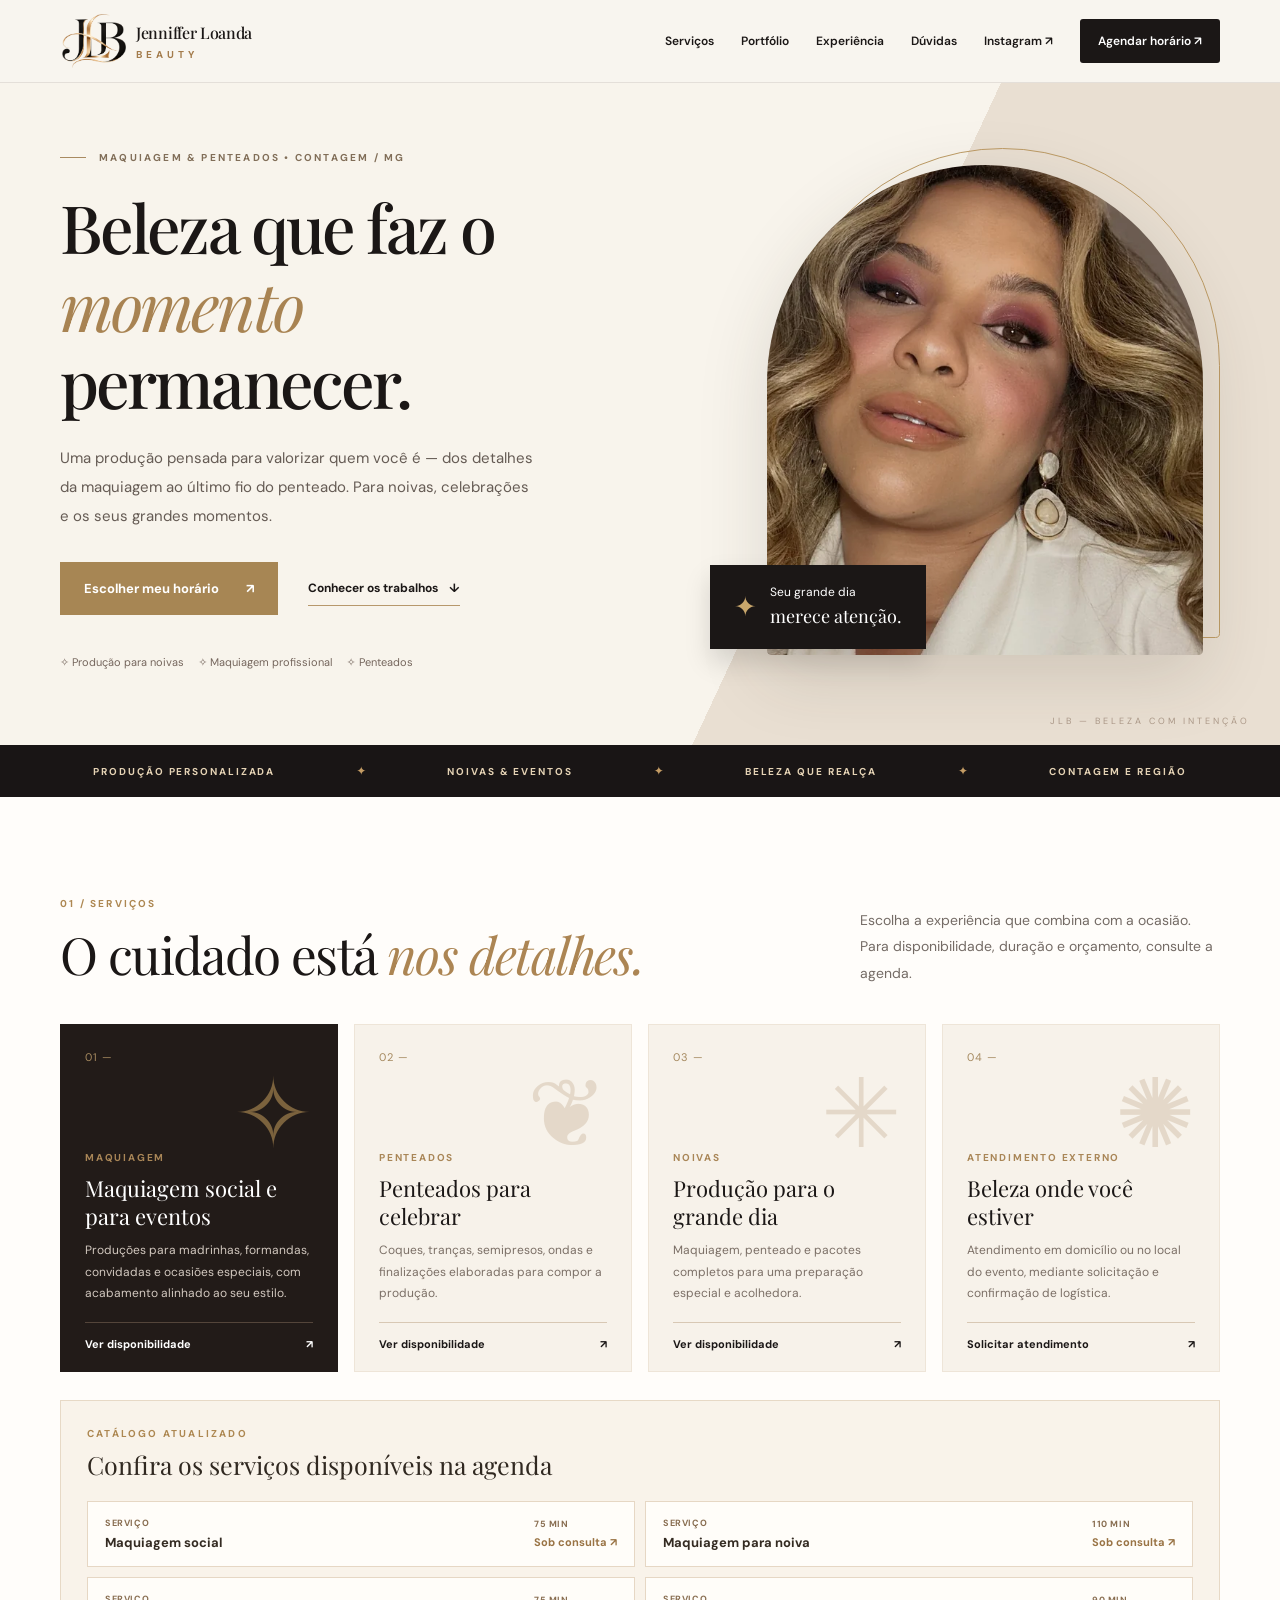
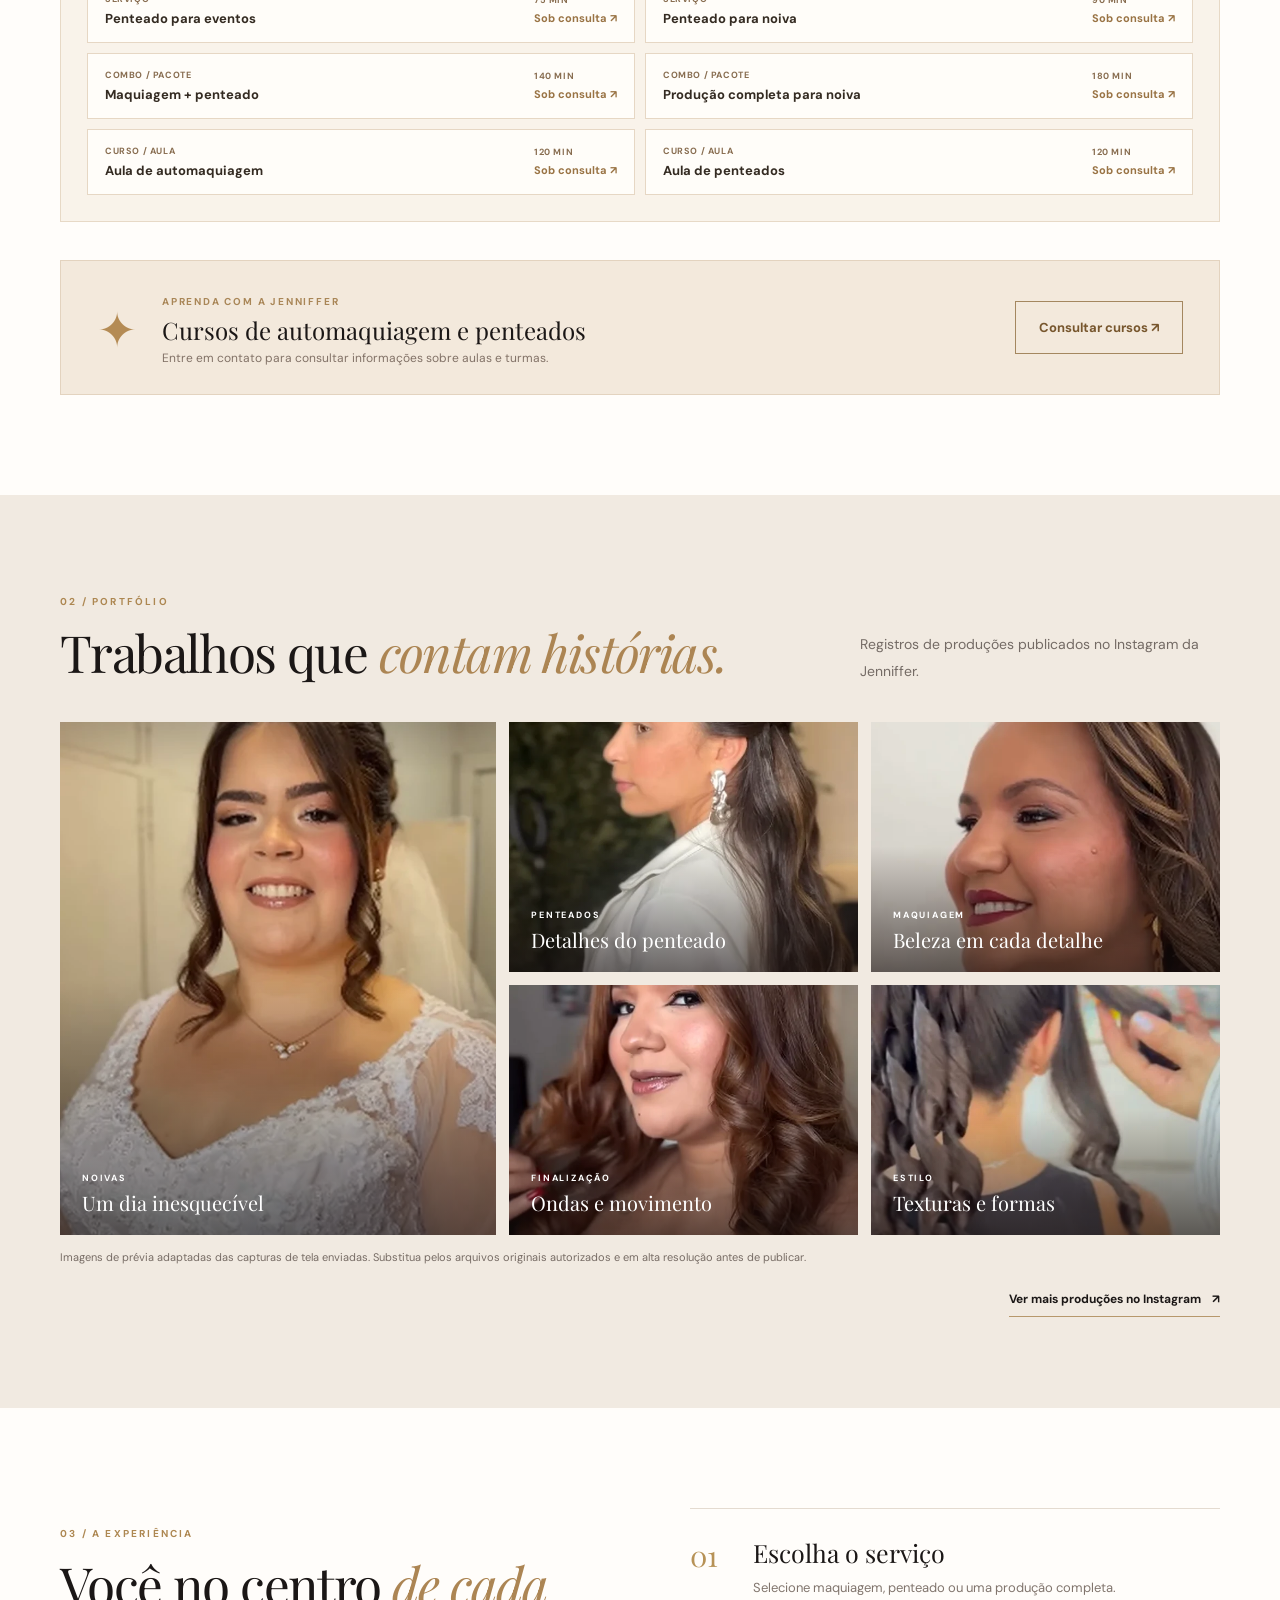
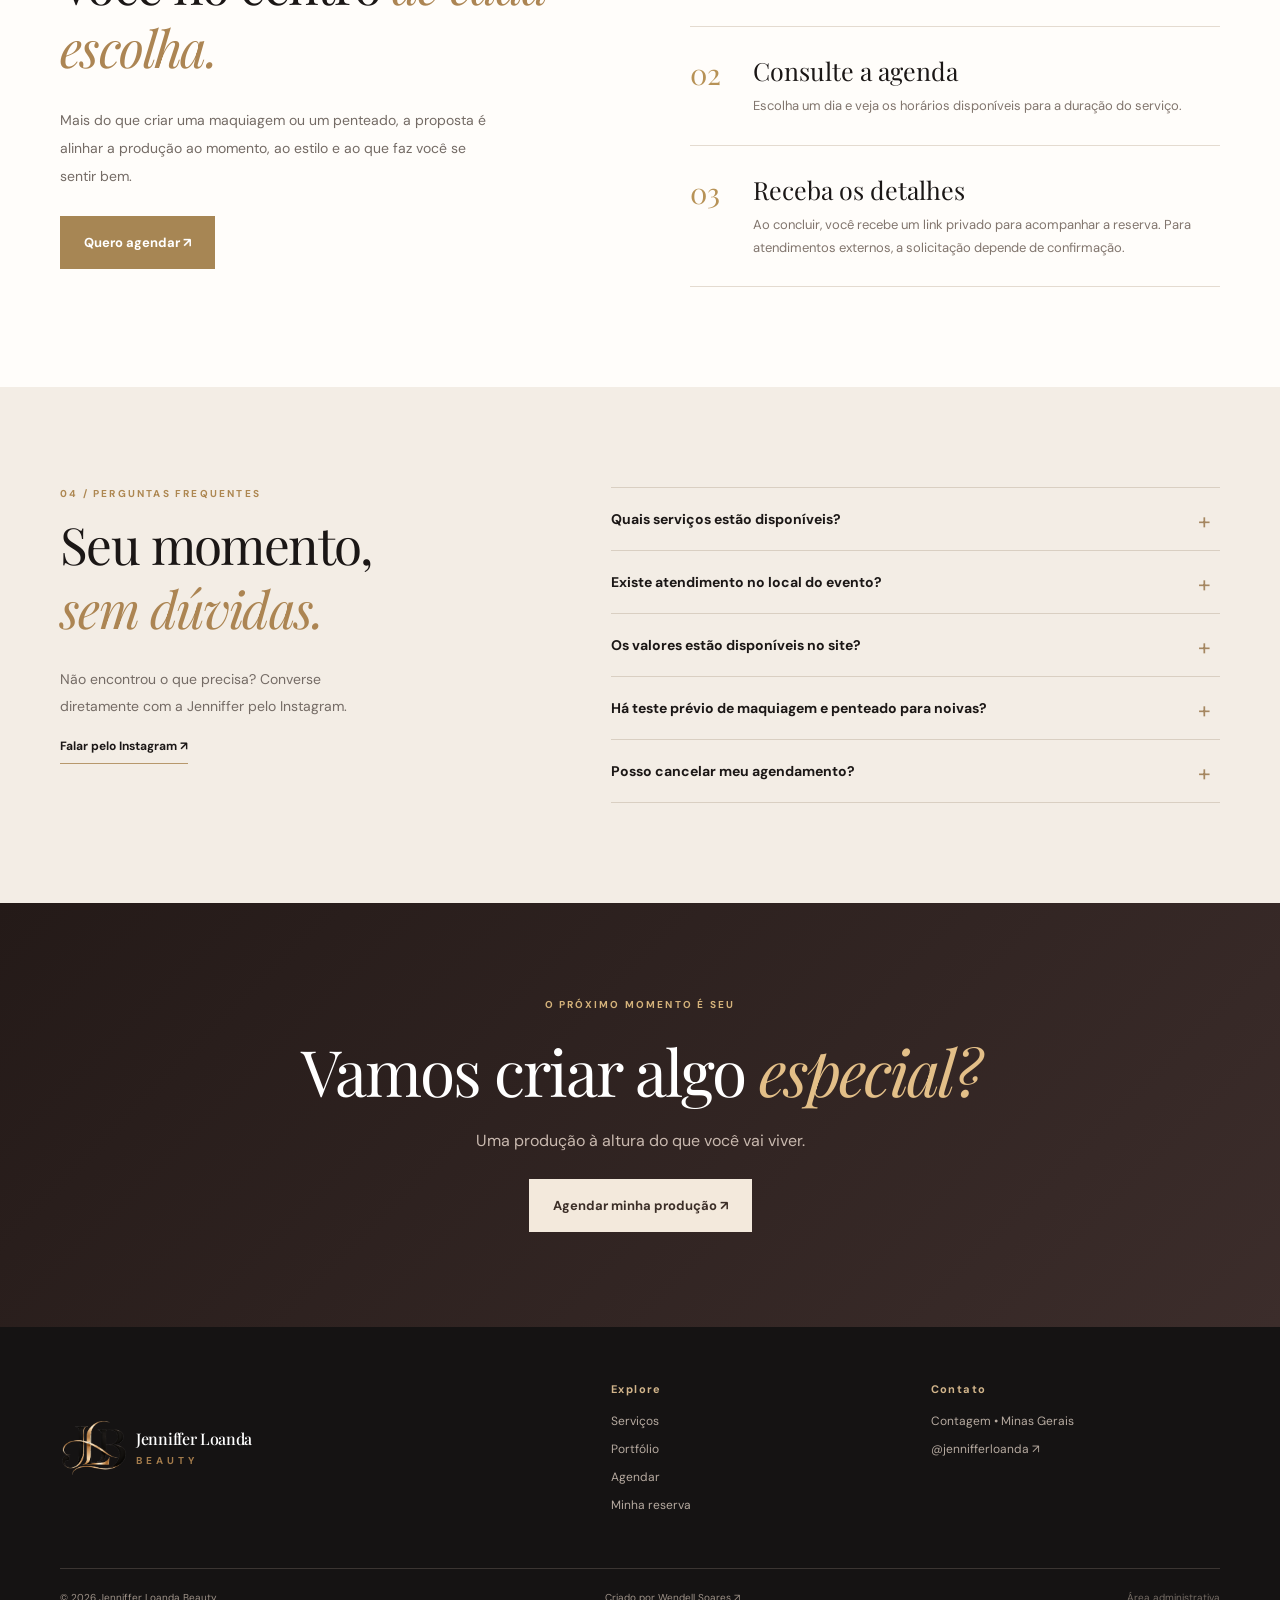
==== index.html @ 0d405745 "Add files via upload" ====
<!doctype html>
<html lang="pt-BR">
<head>
<meta charset="utf-8"><meta name="viewport" content="width=device-width,initial-scale=1">
<meta name="theme-color" content="#171416"><meta name="color-scheme" content="light">
<title>Jenniffer Loanda Beauty | Maquiagem e penteados em Contagem, MG</title>
<meta name="description" content="Maquiagem profissional, produção para noivas e penteados especiais em Contagem, MG. Conheça os trabalhos de Jenniffer Loanda Beauty e solicite seu agendamento online.">
<meta property="og:type" content="website"><meta property="og:title" content="Jenniffer Loanda Beauty | Sua beleza, seu momento"><meta property="og:description" content="Maquiagem, penteados, produções para noivas e eventos em Contagem, Minas Gerais."><meta property="og:image" content="assets/og-jenniffer.jpg">
<link rel="icon" href="assets/favicon.png" type="image/png"><link rel="preconnect" href="https://fonts.googleapis.com"><link rel="preconnect" href="https://fonts.gstatic.com" crossorigin>
<link href="https://fonts.googleapis.com/css2?family=DM+Sans:wght@400;500;600;700&family=Playfair+Display:ital,wght@0,400;0,500;0,600;1,400;1,500&display=swap" rel="stylesheet">
<link rel="stylesheet" href="style.css"><script src="config.js" defer></script><script src="shared.js" defer></script><script src="catalog-public.js" defer></script>
<script type="application/ld+json">{"@context":"https://schema.org","@type":"BeautySalon","name":"Jenniffer Loanda Beauty","description":"Maquiagem profissional e penteados para noivas e eventos","address":{"@type":"PostalAddress","addressLocality":"Contagem","addressRegion":"MG","addressCountry":"BR"},"sameAs":["https://www.instagram.com/jennifferloanda/"],"hasOfferCatalog":{"@type":"OfferCatalog","name":"Serviços de beleza","itemListElement":[{"@type":"OfferCatalog","name":"Maquiagem profissional"},{"@type":"OfferCatalog","name":"Penteados para eventos"},{"@type":"OfferCatalog","name":"Produção de noivas"}]}}</script>
</head>
<body>
<a class="skip-link" href="#conteudo">Pular para conteúdo</a>
<header class="header" id="inicio"><div class="container head-inner"><a class="identity" href="index.html" aria-label="Jenniffer Loanda Beauty — início"><img src="assets/logo-jlb.png" width="67" height="55" alt="Monograma JLB preto e dourado"><span><strong>Jenniffer Loanda</strong><small>BEAUTY</small></span></a><button class="menu-toggle" type="button" aria-label="Abrir menu" aria-expanded="false" aria-controls="mainNav">☰</button><nav id="mainNav" class="nav" aria-label="Navegação principal"><a href="#servicos">Serviços</a><a href="#portfolio">Portfólio</a><a href="#experiencia">Experiência</a><a href="#duvidas">Dúvidas</a><a href="https://www.instagram.com/jennifferloanda/" rel="noopener noreferrer" target="_blank">Instagram ↗</a><a class="nav-cta" href="agendar.html">Agendar horário <span>↗</span></a></nav></div></header>
<main id="conteudo">
<section class="hero"><div class="container hero-grid"><div class="hero-copy"><div class="eyebrow"><span class="eyebrow-line"></span> MAQUIAGEM & PENTEADOS • CONTAGEM / MG</div><h1>Beleza que faz o <em>momento</em> permanecer.</h1><p>Uma produção pensada para valorizar quem você é — dos detalhes da maquiagem ao último fio do penteado. Para noivas, celebrações e os seus grandes momentos.</p><div class="hero-actions"><a class="btn btn-gold" href="agendar.html">Escolher meu horário <span>↗</span></a><a class="text-link" href="#portfolio">Conhecer os trabalhos <span>↓</span></a></div><div class="hero-meta"><span>✧ Produção para noivas</span><span>✧ Maquiagem profissional</span><span>✧ Penteados</span></div></div><div class="hero-visual"><div class="hero-photo"><img src="assets/hero-jenniffer.webp" srcset="assets/hero-jenniffer-600.webp 600w, assets/hero-jenniffer.webp 1000w" sizes="(max-width: 780px) min(100vw - 30px, 450px), 470px" alt="Maquiagem em tons rosados e cabelo ondulado em produção de beleza" width="1000" height="1333" fetchpriority="high" decoding="async"></div><div class="hero-tag"><span class="mini-star">✦</span><span>Seu grande dia<br><strong>merece atenção.</strong></span></div><div class="hero-outline"></div></div></div><div class="hero-index">JLB <span>—</span> BELEZA COM INTENÇÃO</div></section>
<section class="intro-strip" aria-label="Especialidades"><div class="container strip-inner"><span>PRODUÇÃO PERSONALIZADA</span><i>✦</i><span>NOIVAS & EVENTOS</span><i>✦</i><span>BELEZA QUE REALÇA</span><i>✦</i><span>CONTAGEM E REGIÃO</span></div></section>
<section class="section services" id="servicos"><div class="container"><div class="section-head"><div><div class="eyebrow gold">01 / SERVIÇOS</div><h2>O cuidado está <em>nos detalhes.</em></h2></div><p>Escolha a experiência que combina com a ocasião. Para disponibilidade, duração e orçamento, consulte a agenda.</p></div><div class="service-grid"><article class="service-card feature"><div class="service-number">01 —</div><div class="service-art" aria-hidden="true">✧</div><div class="service-body"><p class="kicker">MAQUIAGEM</p><h3>Maquiagem social e para eventos</h3><p>Produções para madrinhas, formandas, convidadas e ocasiões especiais, com acabamento alinhado ao seu estilo.</p><a href="agendar.html?servico=maquiagem-social">Ver disponibilidade <span>↗</span></a></div></article><article class="service-card"><div class="service-number">02 —</div><div class="service-art" aria-hidden="true">❦</div><div class="service-body"><p class="kicker">PENTEADOS</p><h3>Penteados para celebrar</h3><p>Coques, tranças, semipresos, ondas e finalizações elaboradas para compor a produção.</p><a href="agendar.html?servico=penteado-social">Ver disponibilidade <span>↗</span></a></div></article><article class="service-card"><div class="service-number">03 —</div><div class="service-art" aria-hidden="true">✳</div><div class="service-body"><p class="kicker">NOIVAS</p><h3>Produção para o grande dia</h3><p>Maquiagem, penteado e pacotes completos para uma preparação especial e acolhedora.</p><a href="agendar.html?servico=producao-noiva">Ver disponibilidade <span>↗</span></a></div></article><article class="service-card"><div class="service-number">04 —</div><div class="service-art" aria-hidden="true">✺</div><div class="service-body"><p class="kicker">ATENDIMENTO EXTERNO</p><h3>Beleza onde você estiver</h3><p>Atendimento em domicílio ou no local do evento, mediante solicitação e confirmação de logística.</p><a href="agendar.html?modalidade=externo">Solicitar atendimento <span>↗</span></a></div></article></div><div id="liveCatalog" class="live-catalog" hidden><div class="eyebrow gold">CATÁLOGO ATUALIZADO</div><h3>Confira os serviços disponíveis na agenda</h3><div id="liveCatalogItems" class="live-catalog-items"></div></div><div class="course-banner"><span class="course-symbol">✦</span><div><span class="kicker">APRENDA COM A JENNIFFER</span><h3>Cursos de automaquiagem e penteados</h3><p>Entre em contato para consultar informações sobre aulas e turmas.</p></div><a class="btn btn-outline" href="https://www.instagram.com/jennifferloanda/" target="_blank" rel="noopener noreferrer">Consultar cursos ↗</a></div></div></section>
<section class="section portfolio" id="portfolio"><div class="container"><div class="section-head"><div><div class="eyebrow gold">02 / PORTFÓLIO</div><h2>Trabalhos que <em>contam histórias.</em></h2></div><p>Registros de produções publicados no Instagram da Jenniffer.</p></div><div class="portfolio-grid"><figure class="port-item big"><img loading="lazy" src="assets/noiva.webp" alt="Produção para noiva com maquiagem delicada"><figcaption><span>NOIVAS</span><strong>Um dia inesquecível</strong></figcaption></figure><figure class="port-item"><img loading="lazy" src="assets/penteado.webp" alt="Penteado com cabelo preso e acabamento elaborado"><figcaption><span>PENTEADOS</span><strong>Detalhes do penteado</strong></figcaption></figure><figure class="port-item"><img loading="lazy" src="assets/maquiagem.webp" alt="Maquiagem profissional para evento"><figcaption><span>MAQUIAGEM</span><strong>Beleza em cada detalhe</strong></figcaption></figure><figure class="port-item"><img loading="lazy" src="assets/ondas.webp" alt="Cabelos soltos e ondas modeladas"><figcaption><span>FINALIZAÇÃO</span><strong>Ondas e movimento</strong></figcaption></figure><figure class="port-item"><img loading="lazy" src="assets/trancas.webp" alt="Tranças e penteado elaborado"><figcaption><span>ESTILO</span><strong>Texturas e formas</strong></figcaption></figure></div><p class="media-disclaimer">Imagens de prévia adaptadas das capturas de tela enviadas. Substitua pelos arquivos originais autorizados e em alta resolução antes de publicar.</p><div class="portfolio-cta"><a class="text-link" href="https://www.instagram.com/jennifferloanda/" rel="noopener noreferrer" target="_blank">Ver mais produções no Instagram <span>↗</span></a></div></div></section>
<section class="section experience" id="experiencia"><div class="container experience-grid"><div class="experience-side"><div class="eyebrow gold">03 / A EXPERIÊNCIA</div><h2>Você no centro <em>de cada escolha.</em></h2><p>Mais do que criar uma maquiagem ou um penteado, a proposta é alinhar a produção ao momento, ao estilo e ao que faz você se sentir bem.</p><a class="btn btn-gold" href="agendar.html">Quero agendar ↗</a></div><div class="experience-steps"><div><span>01</span><h3>Escolha o serviço</h3><p>Selecione maquiagem, penteado ou uma produção completa.</p></div><div><span>02</span><h3>Consulte a agenda</h3><p>Escolha um dia e veja os horários disponíveis para a duração do serviço.</p></div><div><span>03</span><h3>Receba os detalhes</h3><p>Ao concluir, você recebe um link privado para acompanhar a reserva. Para atendimentos externos, a solicitação depende de confirmação.</p></div></div></div></section>
<section class="section faq" id="duvidas"><div class="container faq-grid"><div><div class="eyebrow gold">04 / PERGUNTAS FREQUENTES</div><h2>Seu momento,<br><em>sem dúvidas.</em></h2><p>Não encontrou o que precisa? Converse diretamente com a Jenniffer pelo Instagram.</p><a class="text-link" href="https://www.instagram.com/jennifferloanda/" target="_blank" rel="noopener noreferrer">Falar pelo Instagram ↗</a></div><div class="faq-list"><details><summary>Quais serviços estão disponíveis?</summary><p>Maquiagem para noivas e eventos, penteados, pacotes de maquiagem e penteado, atendimento externo e cursos de automaquiagem e penteados.</p></details><details><summary>Existe atendimento no local do evento?</summary><p>Sim. Selecione “Atendimento externo” na agenda e informe a localidade. A solicitação fica sujeita à confirmação de disponibilidade e logística.</p></details><details><summary>Os valores estão disponíveis no site?</summary><p>Os serviços com preços definidos mostram os valores na agenda. Para os demais, o orçamento continua sob consulta.</p></details><details><summary>Há teste prévio de maquiagem e penteado para noivas?</summary><p>Não. Esse serviço não faz parte do catálogo informado.</p></details><details><summary>Posso cancelar meu agendamento?</summary><p>O sistema disponibiliza um link privado para consultar ou solicitar o cancelamento antes do horário marcado, conforme as condições exibidas na reserva.</p></details></div></div></section>
<section class="end-cta"><div class="container end-inner"><div class="eyebrow">O PRÓXIMO MOMENTO É SEU</div><h2>Vamos criar algo <em>especial?</em></h2><p>Uma produção à altura do que você vai viver.</p><a class="btn btn-light" href="agendar.html">Agendar minha produção ↗</a></div></section>
</main>
<footer class="footer"><div class="container footer-grid"><a class="identity foot-brand" href="index.html"><img src="assets/logo-jlb.png" alt="JLB" width="70" height="60"><span><strong>Jenniffer Loanda</strong><small>BEAUTY</small></span></a><div><b>Explore</b><a href="#servicos">Serviços</a><a href="#portfolio">Portfólio</a><a href="agendar.html">Agendar</a><a href="minha-reserva.html">Minha reserva</a></div><div><b>Contato</b><span>Contagem • Minas Gerais</span><a href="https://www.instagram.com/jennifferloanda/" target="_blank" rel="noopener noreferrer">@jennifferloanda ↗</a></div></div><div class="container footer-bottom"><span>© <span data-year>2026</span> Jenniffer Loanda Beauty</span><span>Criado por <a href="https://wendellsoares.jor.br" target="_blank" rel="noopener noreferrer">Wendell Soares ↗</a></span><a href="admin.html" class="subtle-link">Área administrativa</a></div></footer>
</body></html>
---- style.css ----
:root{--ink:#1b1716;--black:#121011;--wine:#42302d;--gold:#b79256;--gold2:#dbbb84;--paper:#f8f5ef;--cream:#f1e9df;--white:#fff;--muted:#746b65;--line:#e4dbd0;--radius:16px;--serif:'Playfair Display',Georgia,serif;--sans:'DM Sans',system-ui,sans-serif}
*{box-sizing:border-box}html{scroll-behavior:smooth;scroll-padding-top:100px}body{margin:0;font-family:var(--sans);background:var(--paper);color:var(--ink);-webkit-font-smoothing:antialiased}a{color:inherit;text-decoration:none}button,input,select,textarea{font:inherit}button{cursor:pointer}button:disabled{cursor:not-allowed;opacity:.45}img{max-width:100%;display:block}h1,h2,h3,p{margin-top:0}h1,h2,h3{font-weight:500}em{font-family:var(--serif);font-weight:400}::selection{background:#ddc69f;color:#171416}.skip-link{position:absolute;left:-999px;top:8px;padding:12px;background:white;z-index:999}.skip-link:focus{left:12px}.container{width:min(1160px,calc(100% - 44px));margin:auto}.header{background:rgba(248,245,239,.97);position:sticky;top:0;z-index:50;border-bottom:1px solid rgba(70,50,43,.11);backdrop-filter:blur(14px)}.head-inner{display:flex;align-items:center;justify-content:space-between;min-height:82px;gap:20px}.identity{display:flex;align-items:center;gap:8px;flex-shrink:0}.identity img{object-fit:contain;width:68px;height:54px}.identity span{display:flex;flex-direction:column;gap:5px}.identity strong{font:500 16px var(--serif);letter-spacing:-.3px}.identity small{font:700 10px var(--sans);letter-spacing:4px;color:#a37b4b}.nav{display:flex;align-items:center;gap:27px}.nav>a:not(.nav-cta){font-size:12px;font-weight:600;transition:color .2s}.nav>a:not(.nav-cta):hover{color:var(--gold)}.nav-cta{font:600 12px var(--sans);padding:14px 18px;background:var(--ink);color:var(--white);border-radius:3px;transition:background .2s}.nav-cta:hover{background:#4b3b32}.menu-toggle{display:none;background:none;border:1px solid var(--line);border-radius:8px;font-size:23px;padding:5px 12px}.hero{background:linear-gradient(115deg,#f8f4ec 0%,#f8f4ec 63%,#e9dfd2 63%);position:relative;overflow:hidden}.hero-grid{display:grid;grid-template-columns:1.07fr .93fr;gap:55px;align-items:center;min-height:630px;padding:65px 0 73px}.hero-copy{position:relative;z-index:1}.eyebrow{font-size:10px;font-weight:700;letter-spacing:2.2px;color:#816e58;display:flex;align-items:center;gap:13px}.eyebrow-line{width:26px;height:1px;background:#a88a61}.eyebrow.gold{color:#ad8751}.hero h1{font-family:var(--serif);font-size:clamp(47px,5.2vw,77px);line-height:1.16;letter-spacing:-2.9px;max-width:650px;margin:24px 0}.hero h1 em{color:#a88352}.hero-copy>p{max-width:480px;line-height:1.95;color:#655b54;font-size:15px}.hero-actions{display:flex;align-items:center;gap:30px;margin:30px 0 40px}.btn{display:inline-flex;gap:27px;align-items:center;justify-content:center;min-height:53px;padding:15px 23px;text-transform:none;font-size:13px;font-weight:700;border:1px solid transparent;transition:transform .2s,background .2s}.btn:hover{transform:translateY(-2px)}.btn-gold{background:#a78654;color:white}.btn-gold:hover{background:#8b6a3f}.text-link{border-bottom:1px solid #b7986c;padding:9px 0;font-weight:700;font-size:12px}.text-link span{margin-left:8px}.hero-meta{display:flex;flex-wrap:wrap;gap:14px;color:#75665d;font-size:11px}.hero-visual{position:relative;justify-self:end;width:100%;max-width:470px;padding:17px}.hero-photo{height:490px;border-radius:240px 240px 5px 5px;overflow:hidden;box-shadow:0 20px 70px #382d2426;position:relative;z-index:1}.hero-photo img{width:100%;height:100%;object-fit:cover;object-position:center 35%}.hero-outline{position:absolute;inset:0 0 34px 35px;border:1px solid #bd9b65;border-radius:240px 240px 5px 5px}.hero-tag{position:absolute;bottom:23px;left:-40px;z-index:2;background:var(--ink);color:white;padding:18px 24px;display:flex;gap:13px;align-items:center;box-shadow:0 13px 25px #0002;font:12px/1.6 var(--sans)}.hero-tag strong{font-family:var(--serif);font-size:18px;font-weight:400}.mini-star{font-size:27px;color:#c9a76c}.hero-index{position:absolute;right:30px;bottom:18px;color:#ac9988;letter-spacing:3px;font-size:9px}.intro-strip{background:#191515;color:#e5d3b5}.strip-inner{display:flex;align-items:center;justify-content:space-around;padding:18px 0;gap:14px}.strip-inner span{font-size:10px;letter-spacing:1.9px;font-weight:700}.strip-inner i{font-style:normal;color:#c59d65;font-size:12px}.section{padding:100px 0}.section-head{display:flex;justify-content:space-between;align-items:end;gap:40px;margin-bottom:38px}.section h2{font:400 clamp(34px,4vw,55px)/1.24 var(--serif);letter-spacing:-1.6px;margin:13px 0 0}.section h2 em{color:#ac8553}.section-head>p{max-width:360px;color:var(--muted);line-height:1.9;font-size:14px;margin:0}.services{background:#fffdfa}.service-grid{display:grid;grid-template-columns:repeat(4,1fr);gap:16px}.service-card{display:flex;min-height:325px;flex-direction:column;background:#f7f2ea;padding:25px 24px 20px;position:relative;overflow:hidden;border:1px solid #eee5d8;transition:transform .25s,box-shadow .25s}.service-card:hover{transform:translateY(-5px);box-shadow:0 14px 35px #32231b13}.service-card.feature{background:#221b18;color:#fff;border-color:#221b18}.service-number{font-size:11px;letter-spacing:1px;color:#a5895f}.service-art{font:96px var(--serif);color:#d8c8b4;text-align:right;line-height:.9;opacity:.6;min-height:82px}.feature .service-art{color:#b79256}.service-body{margin-top:auto}.kicker{font-size:10px;color:#a98657;letter-spacing:1.8px;font-weight:700}.service-card h3{font:400 22px/1.3 var(--serif);margin:9px 0}.service-card p:not(.kicker){font-size:12px;line-height:1.8;color:#7b6f66}.service-card.feature p:not(.kicker){color:#d2c8bf}.service-card a{display:flex;justify-content:space-between;border-top:1px solid #d8c8b4;margin-top:17px;padding-top:14px;font-size:11px;font-weight:700}.feature a{border-color:#54453a}.service-card a:hover{color:#bc945a}.course-banner{background:#f3e9dc;border:1px solid #e3d3bf;padding:28px 36px;display:flex;align-items:center;gap:25px;margin-top:17px}.course-banner .course-symbol{color:#b48b54;font:48px var(--serif)}.course-banner>div{flex:1}.course-banner h3{font:400 24px var(--serif);margin:4px 0}.course-banner p:not(.kicker){margin:0;font-size:12px;color:#827267}.btn-outline{border-color:#a4875f;color:#77562d;white-space:nowrap}.portfolio{background:#f1eae1}.portfolio-grid{display:grid;grid-template-columns:1.25fr 1fr 1fr;grid-template-rows:250px 250px;gap:13px}.port-item{margin:0;position:relative;overflow:hidden;background:#e1d3c4}.port-item.big{grid-row:span 2}.port-item img{width:100%;height:100%;object-fit:cover;transition:transform .5s}.port-item:hover img{transform:scale(1.04)}.port-item:after{content:"";position:absolute;inset:50% 0 0;background:linear-gradient(transparent,#150e0c9c)}.port-item figcaption{position:absolute;z-index:1;left:22px;bottom:19px;color:white;display:flex;flex-direction:column;gap:5px}.port-item figcaption span{font-size:9px;letter-spacing:1.8px;font-weight:700}.port-item figcaption strong{font:400 20px var(--serif)}.media-disclaimer{margin:14px 0 0;color:#776c65;font-size:11px;line-height:1.6}.portfolio-cta{text-align:right;margin-top:20px}.experience{background:#fffdfa}.experience-grid{display:grid;grid-template-columns:1fr 1fr;gap:100px;align-items:center}.experience-side p{font-size:14px;color:var(--muted);line-height:2;max-width:440px;margin:26px 0}.experience-steps{border-top:1px solid var(--line)}.experience-steps>div{display:grid;grid-template-columns:55px 1fr;column-gap:8px;border-bottom:1px solid var(--line);padding:27px 0}.experience-steps span{grid-row:span 2;font:400 29px var(--serif);color:var(--gold)}.experience-steps h3{font:400 25px var(--serif);margin-bottom:7px}.experience-steps p{font-size:13px;color:#81756d;line-height:1.8;margin:0}.faq{background:#f3ede5}.faq-grid{display:grid;grid-template-columns:.85fr 1.15fr;gap:100px}.faq-grid>div>p{color:var(--muted);line-height:1.9;font-size:14px;margin-top:26px;max-width:340px}.faq-list{border-top:1px solid #d9cfc2}.faq-list details{border-bottom:1px solid #d9cfc2;padding:22px 0}.faq-list summary{cursor:pointer;font-size:14px;font-weight:700;position:relative;padding-right:35px;list-style:none}.faq-list summary::-webkit-details-marker{display:none}.faq-list summary:after{content:'+';position:absolute;right:9px;font-weight:400;font-size:23px;top:-4px;color:#a58761}.faq-list details[open] summary:after{content:'−'}.faq-list p{color:var(--muted);font-size:13px;line-height:1.9;margin:18px 20px 0 0}.end-cta{background:linear-gradient(135deg,#241a18,#3c2d2b);color:white;text-align:center;padding:95px 0}.end-cta .eyebrow{justify-content:center;color:#d5b37b}.end-cta h2{font:400 clamp(40px,5vw,72px) var(--serif);letter-spacing:-2px;margin:17px 0}.end-cta h2 em{color:#e3bf88}.end-cta p{color:#c9b9af;margin-bottom:28px}.btn-light{background:#f3e9dc;color:#3b2e27}.footer{background:#151313;color:#e6ddd5;padding:55px 0 20px}.footer-grid{display:grid;grid-template-columns:1.8fr 1fr 1fr;gap:30px;padding-bottom:55px}.foot-brand strong{color:white}.footer-grid>div{display:flex;flex-direction:column;gap:12px;font-size:12px;color:#b6aaa0}.footer-grid b{font-size:11px;letter-spacing:1.4px;color:#d2b58b;margin-bottom:5px}.footer-grid a:hover,.footer-bottom a:hover{color:#dbc096}.footer-bottom{display:flex;gap:25px;justify-content:space-between;flex-wrap:wrap;border-top:1px solid #3b3532;padding-top:22px;font-size:10px;color:#9f9389}.subtle-link{opacity:.7}
/* Agendamento & admin */
.app-hero{background:#211b1b;color:white;padding:58px 0 44px;position:relative;overflow:hidden}.app-hero:after{content:'✦';font-size:230px;color:#c6a77b11;position:absolute;right:5%;top:-85px}.app-hero .eyebrow{color:#d9b888}.app-hero h1{font:400 clamp(38px,4.5vw,57px)/1.15 var(--serif);letter-spacing:-1.3px;margin:16px 0}.app-hero h1 em{color:#d4b47a}.app-hero p{color:#c1b5ab;font-size:14px;line-height:1.8;margin:0;max-width:600px}.app-layout{display:grid;grid-template-columns:minmax(0,1fr) 310px;gap:28px;align-items:start;padding-top:48px;padding-bottom:100px}.booking-shell,.side-card,.admin-card{background:white;border:1px solid #e7ddd3;box-shadow:0 9px 34px #3425180b}.booking-shell{padding:32px}.steps{list-style:none;display:grid;grid-template-columns:repeat(4,1fr);gap:8px;margin:0 0 35px;padding:0}.steps li{border-top:2px solid #e6dfd7;padding:11px 0 0;color:#afa59d;display:flex;align-items:center;gap:8px;font-weight:700;letter-spacing:1px;font-size:10px}.steps li span{font:400 20px var(--serif)}.steps li.active{border-color:#ad8959;color:#755636}.steps li.done{border-color:#605146;color:#605146}.wizard-panel{display:none;animation:show .2s ease}.wizard-panel.active{display:block}@keyframes show{from{opacity:.2;transform:translateY(7px)}to{opacity:1;transform:none}}.form-kicker{font-size:10px;font-weight:700;color:#ab8753;letter-spacing:1.7px}.form-title{font:400 29px var(--serif);margin:12px 0 9px}.form-sub{font-size:13px;color:#84796f;line-height:1.7;margin-bottom:23px}.choice-grid{display:grid;grid-template-columns:1fr 1fr;gap:12px}.choice{display:flex;flex-direction:column;gap:9px;border:1px solid #e5d8ca;background:#fffaf3;text-align:left;padding:20px;min-height:121px;transition:border .2s,background .2s}.choice:hover,.choice.selected,.mode-choice.selected{border-color:#ac8958;background:#f4eadc}.choice span{font:400 18px/1.28 var(--serif)}.choice small{font-size:11px;line-height:1.5;color:#8c7e73}.choice .choice-bottom{display:flex;align-items:center;justify-content:space-between;margin-top:auto;font-size:10px;font-weight:700;color:#a38357}.choice .choice-tag{font-size:9px;letter-spacing:.7px;color:#a8895c}.mode-grid{display:grid;grid-template-columns:1fr 1fr;gap:12px}.mode-choice{border:1px solid #e5d8ca;background:#fffaf3;padding:22px;text-align:left;min-height:137px}.mode-choice .mode-icon{display:block;color:#aa8b5f;font-size:30px;margin-bottom:10px}.mode-choice strong{display:block;font:400 19px var(--serif);margin-bottom:7px}.mode-choice small{display:block;color:var(--muted);line-height:1.6}.date-header{display:flex;align-items:center;justify-content:space-between;gap:15px;margin:18px 0}.date-header strong{font:400 20px var(--serif);text-transform:capitalize}.date-arrows{display:flex;gap:7px}.date-arrows button{background:white;border:1px solid #dfd2c3;width:37px;height:36px}.days-strip{display:grid;grid-template-columns:repeat(7,1fr);gap:7px;margin-bottom:26px}.day-pill{display:flex;align-items:center;flex-direction:column;gap:10px;padding:13px 3px;background:#f7f1e8;border:1px solid transparent;color:#332e29}.day-pill small{font-size:9px;letter-spacing:1px}.day-pill strong{font:400 19px var(--serif)}.day-pill.selected{background:#2b211e;color:white;border-color:#2b211e}.day-pill:disabled{opacity:.28}.period-label{font-size:10px;font-weight:700;letter-spacing:1.8px;color:#ab8753;margin:16px 0 12px}.time-buttons{display:grid;grid-template-columns:repeat(5,1fr);gap:8px}.time-slot{background:#f9f5ef;border:1px solid #eaded2;padding:12px 5px;font-weight:600;font-size:12px}.time-slot.selected{background:#2b211e;color:white;border-color:#2b211e}.empty-note{padding:28px 15px;text-align:center;background:#faf6f0;border:1px dashed #ddcdb9;font-size:13px;color:#7b6f64;line-height:1.7}.wizard-actions{display:flex;justify-content:space-between;align-items:center;gap:15px;border-top:1px solid #eee5dc;margin-top:32px;padding-top:22px}.wizard-actions button{border:0}.back-btn{background:none;padding:10px;font-weight:700;color:#7c6a58}.next-btn{background:#2a211f;color:white;padding:15px 24px;min-width:180px;text-transform:uppercase;font-size:11px;letter-spacing:1px;font-weight:700}.next-btn:not(:disabled):hover{background:#986d42}.summary-rows{border:1px solid #e9ded2;padding:15px 23px;background:#faf7f2;margin-bottom:23px}.summary-row{padding:12px 0;display:flex;justify-content:space-between;gap:15px;border-bottom:1px solid #e9ded2;font-size:13px}.summary-row:last-child{border:0}.summary-row span{color:#85766a}.summary-row strong{text-align:right;color:#2d2722}.form-grid{display:grid;grid-template-columns:1fr 1fr;gap:16px}.field{display:flex;flex-direction:column;gap:7px;margin-bottom:16px}.field.full{grid-column:1/-1}.field label,.field>span{font-weight:700;font-size:11px;color:#66584d;letter-spacing:.4px}.field input,.field select,.field textarea{width:100%;border:1px solid #ded4c9;border-radius:0;padding:12px 14px;background:white;font-size:14px;color:#211b18}.field textarea{min-height:90px;resize:vertical}.field input:focus,.field textarea:focus,.field select:focus{outline:2px solid #b49161;outline-offset:1px}.consent{display:flex;gap:12px;align-items:flex-start;color:#796f66;font-size:12px;line-height:1.7}.consent input{margin-top:3px;accent-color:#a8895a}.notice{padding:13px 15px;border:1px solid #e1c8a8;background:#fff5e5;font-size:12px;color:#634e34;line-height:1.65;margin:16px 0}.notice.error{background:#fff0ed;border-color:#eab2aa;color:#8f3a2f}.notice.success{background:#f0f5ed;border-color:#b5d4a9;color:#466043}.notice[hidden],.wizard-actions[hidden],.form-extra[hidden]{display:none}.side-card{padding:26px;position:sticky;top:108px}.side-card .side-symbol{font:50px var(--serif);color:#ba955e}.side-card h3{font:400 27px var(--serif);margin:10px 0}.side-card p{font-size:13px;color:var(--muted);line-height:1.9}.side-card hr{border:0;border-top:1px solid #ebdfd2;margin:22px 0}.side-card .side-li{display:flex;gap:11px;margin:13px 0;font-size:12px;line-height:1.6}.side-card .side-li b{color:#b38d59}.side-card a:not(.btn){font-size:12px;font-weight:700;border-bottom:1px solid #a68b67;padding-bottom:6px}.demo-banner{background:#f3e4c9;color:#624d31;border-bottom:1px solid #d9bb8a;padding:12px 22px;text-align:center;font-size:12px;line-height:1.6}.demo-banner[hidden]{display:none}.success-mark{font:55px var(--serif);color:#8b704a}.confirmed-box{text-align:center;padding:5px 0 20px}.confirmed-box h2{font:400 36px var(--serif);margin:10px 0}.confirmed-box p{color:var(--muted);line-height:1.8;font-size:13px}.confirmed-box .btn{margin-top:24px}.small-note{font-size:11px;line-height:1.7;color:#8d8073}.single-layout{max-width:760px;margin:50px auto 90px;padding:0 22px}.single-layout .booking-shell{min-height:260px}.single-layout h2{font:400 32px var(--serif)}.admin-main{padding:40px 0 100px}.admin-card{padding:26px;margin-bottom:22px}.admin-card h2{font:400 28px var(--serif);margin-bottom:14px}.admin-header{display:flex;align-items:center;justify-content:space-between;gap:20px;margin-bottom:24px}.admin-header h1{font:400 37px var(--serif);margin:0}.admin-stats{display:grid;grid-template-columns:repeat(3,1fr);gap:16px;margin-bottom:22px}.stat{background:white;border:1px solid #e7ddd3;padding:19px}.stat strong{font:400 36px var(--serif);display:block;color:#88643e}.stat span{font-size:11px;color:#807267;font-weight:700}.admin-grid{display:grid;grid-template-columns:1.5fr 1fr;gap:22px;align-items:start}.table-wrap{overflow-x:auto}.admin-table{border-collapse:collapse;width:100%;min-width:530px}.admin-table td,.admin-table th{padding:12px;border-bottom:1px solid #efe5da;text-align:left;font-size:12px}.admin-table th{color:#977447;font-size:10px;letter-spacing:.8px;text-transform:uppercase}.admin-table td select{max-width:120px;border:1px solid #dfd1c0;background:white;padding:8px}.admin-table td small{display:block;color:#9c8c7b;margin-top:5px}.admin-table .muted{font-size:11px;color:#8d8277}.admin-controls{display:flex;gap:10px;flex-wrap:wrap;align-items:center;margin-bottom:20px}.admin-controls input,.admin-controls select{border:1px solid #dcd0c1;padding:10px;background:white}.mini-btn{background:#2b221d;border:0;color:white;font-size:11px;padding:11px 15px;font-weight:700}.small-form{display:grid;gap:12px}.small-form label{font-size:11px;font-weight:700;display:grid;gap:6px}.small-form input,.small-form select{padding:10px;border:1px solid #dbccbd;width:100%}.day-row{display:grid;grid-template-columns:1fr 83px 83px 38px;gap:8px;align-items:center;margin-bottom:9px}.day-row span{font-size:12px}.day-row input{width:100%;border:1px solid #dacebe;padding:8px 3px;font-size:11px}.day-row input[type=checkbox]{width:17px}.action-inline{background:none;border:0;color:#855f3a;text-decoration:underline;font-size:11px;padding:5px}.status-chip{display:inline-block;padding:4px 7px;background:#ede6d9;color:#70543b;font-size:10px;font-weight:700}.status-chip.confirmado{background:#e2f1dd;color:#436b3d}.status-chip.cancelado{background:#f5e1dd;color:#8c4a44}.status-chip.pendente{background:#f9edd0;color:#8a6a32}.admin-note{font-size:12px;color:#81756a;line-height:1.7}.two-buttons{display:flex;gap:10px;flex-wrap:wrap;margin-top:22px}.btn-secondary{background:#eee3d5;color:#37291e}
@media(max-width:1050px){.nav{gap:16px}.service-grid{grid-template-columns:repeat(2,1fr)}.hero-grid{gap:30px}.experience-grid,.faq-grid{gap:45px}}
@media(max-width:780px){.container{width:min(100% - 30px,1160px)}.head-inner{min-height:70px}.identity img{width:55px;height:45px}.identity strong{font-size:15px}.menu-toggle{display:block}.nav{display:none;position:absolute;top:70px;left:0;right:0;background:#f9f5ee;box-shadow:0 14px 22px #0002;padding:20px 16px;flex-direction:column;align-items:stretch;gap:0}.nav.open{display:flex}.nav a{padding:14px;border-bottom:1px solid #e8dcd0}.nav-cta{text-align:center;margin-top:12px}.hero{background:#f8f4ec}.hero-grid{grid-template-columns:1fr;gap:32px;padding:47px 0 58px}.hero h1{font-size:clamp(42px,11vw,65px)}.hero-copy>p{font-size:14px}.hero-actions{gap:18px;flex-wrap:wrap;margin-bottom:26px}.hero-visual{max-width:450px;justify-self:center}.hero-photo{height:430px}.hero-tag{left:0}.intro-strip{overflow:hidden}.strip-inner{flex-wrap:wrap}.strip-inner span{font-size:8px}.section{padding:65px 0}.section-head{display:block}.section-head>p{margin-top:17px}.portfolio-grid{grid-template-columns:1fr 1fr;grid-template-rows:repeat(3,225px)}.port-item.big{grid-row:span 2}.experience-grid,.faq-grid{grid-template-columns:1fr;gap:35px}.footer-grid{grid-template-columns:1fr 1fr}.footer-grid .foot-brand{grid-column:1/-1}.app-layout{grid-template-columns:1fr;padding-top:25px;padding-bottom:65px}.side-card{position:static}.admin-grid{grid-template-columns:1fr}}
@media(max-width:520px){.hero h1{letter-spacing:-1.5px}.hero-meta{gap:8px}.hero-meta span{font-size:10px}.service-grid{grid-template-columns:1fr}.service-card{min-height:270px}.course-banner{flex-wrap:wrap;padding:24px}.course-banner .course-symbol{display:none}.course-banner .btn{width:100%}.portfolio-grid{grid-template-columns:1fr 1fr;grid-template-rows:repeat(3,190px);gap:8px}.port-item figcaption{left:12px;bottom:10px}.port-item figcaption strong{font-size:14px}.port-item figcaption span{font-size:8px}.hero-photo{height:380px}.strip-inner{gap:8px}.strip-inner i:nth-child(4){display:none}.end-cta{padding:75px 0}.footer-grid{grid-template-columns:1fr 1fr}.booking-shell{padding:20px 15px}.steps li{font-size:0;gap:2px}.steps li span{font-size:22px}.choice-grid{grid-template-columns:1fr}.mode-grid{grid-template-columns:1fr}.days-strip{gap:3px}.day-pill{padding:11px 2px}.day-pill small{font-size:8px}.day-pill strong{font-size:16px}.time-buttons{grid-template-columns:repeat(4,1fr)}.form-grid{grid-template-columns:1fr}.form-grid .field{grid-column:1/-1}.summary-row{font-size:12px}.wizard-actions{gap:6px}.next-btn{min-width:140px;padding:14px}.admin-stats{grid-template-columns:1fr 1fr}.admin-stats .stat:last-child{grid-column:span 2}.admin-header{display:block}.admin-header button{margin-top:12px}.day-row{grid-template-columns:1fr 76px 76px 28px}}
@media(prefers-reduced-motion:reduce){html{scroll-behavior:auto}*,*:before,*:after{animation-duration:.01ms!important;transition-duration:.01ms!important}}

/* Lembretes de agenda: apenas reservas confirmadas */
.calendar-actions{background:#fbf7ef;border:1px solid #e6d5bd;padding:22px;margin:22px 0 18px}.calendar-actions[hidden]{display:none}.calendar-actions h3{font:400 25px var(--serif);margin:0 0 8px;color:#30251d}.calendar-actions p{font-size:12px;color:#766b5e;line-height:1.8;margin:0 0 14px}.calendar-actions .calendar-links{display:flex;gap:10px;flex-wrap:wrap}.calendar-actions .calendar-links>a,.calendar-actions .calendar-links>button{display:inline-flex;align-items:center;justify-content:center;min-height:46px;gap:7px;padding:11px 14px;border:1px solid #b58c55;background:#2a211e;color:white;font-size:12px;font-weight:700;text-align:center;cursor:pointer}.calendar-actions .calendar-links>button{background:#f6eee2;color:#594026;border-color:#d5b995}.calendar-actions .calendar-links>a:hover,.calendar-actions .calendar-links>button:hover{filter:brightness(.94)}.calendar-actions .calendar-note{display:block;margin-top:13px;font-size:11px;line-height:1.65;color:#82756a}
@media(max-width:520px){.calendar-actions{padding:18px 14px}.calendar-actions .calendar-links{flex-direction:column}.calendar-actions .calendar-links>a,.calendar-actions .calendar-links>button{width:100%}}

/* V1.2 · Painel administrativo: módulos exclusivos sem alterar o site público */
.admin-section-nav{display:flex;flex-wrap:wrap;gap:8px;margin:0 0 25px;padding:12px;background:#f7eee2;border:1px solid #e7d4bd}
.admin-section-nav a{padding:10px 13px;border:1px solid #d7b994;color:#59422b;font-size:11px;font-weight:700;text-decoration:none}
.admin-section-nav a:hover,.admin-section-nav a:focus-visible{background:#35261e;color:#fff;outline:1px solid #b99665}
.admin-card{scroll-margin-top:100px}
.section-label{color:#97744b;font-weight:700;font-size:10px;letter-spacing:2px;margin-bottom:10px;text-transform:uppercase}
.section-rule{border:0;border-top:1px solid #e6d7c6;margin:24px 0}
.admin-grid-top{margin-bottom:0}
.panel-form{display:grid;gap:20px;margin:19px 0 30px;padding:22px;background:#fbf6ee;border:1px solid #ecdfd0}
.panel-form .form-grid,.admin-card>.form-grid{display:grid;grid-template-columns:repeat(2,minmax(0,1fr));gap:14px 18px}
.panel-form label,.admin-card>.form-grid label{display:flex;flex-direction:column;gap:7px;font-size:12px;font-weight:700;line-height:1.5;color:#5e5044}
.panel-form .full,.admin-card>.form-grid .full{grid-column:1/-1}
.panel-form input:not([type=checkbox]),.panel-form select,.panel-form textarea,.admin-card>.form-grid select,.admin-card>.form-grid textarea{width:100%;min-width:0;padding:11px;border:1px solid #d8c7b5;background:#fff;color:#2f2821;font-size:13px;font-family:var(--sans,inherit)}
.panel-form .toggle-line{display:flex;flex-direction:row;align-items:center;justify-content:flex-start;gap:9px;align-self:end;min-height:42px}
.toggle-line input{width:17px;height:17px;accent-color:#9e7849}
.panel-actions{display:flex;gap:10px;flex-wrap:wrap;align-items:center}
.mini-btn{cursor:pointer;min-height:39px}
.mini-btn.subtle{background:#eee3d5;color:#44382e;border:1px solid #d4baa0}
.admin-table td{vertical-align:top}
.admin-table .table-actions{display:flex;gap:6px;flex-wrap:wrap;min-width:145px}
.admin-table .table-actions button{font-size:10px}
.admin-table .row-sub{display:block;font-size:10px;color:#8b7c6d;margin-top:4px;line-height:1.5}
.admin-table td .price{font-weight:700;white-space:nowrap}
.admin-card select,.admin-card input,.admin-card textarea{max-width:100%}
.admin-card .small-form textarea{border:1px solid #dbccbd;padding:10px;font-family:inherit}
.admin-card h3{font:400 21px var(--serif);margin:10px 0}
.message-preview{white-space:pre-wrap;overflow-wrap:anywhere;margin:16px 0;padding:20px;background:#fbf7f0;border-left:3px solid #b28d5e;line-height:1.7;font-size:13px;color:#403329}
.admin-dialog{max-width:min(92vw,490px);width:100%;border:1px solid #d7b88d;background:#fffaf4;padding:28px;box-shadow:0 25px 90px #0004;color:#34291f}
.admin-dialog::backdrop{background:#1a1310aa}
.admin-dialog h2{font:400 31px var(--serif);margin:0 0 12px}
.status-chip.concluido{background:#e3e9f7;color:#4b5684}
@media(max-width:650px){.panel-form .form-grid,.admin-card>.form-grid{grid-template-columns:1fr}.panel-form .full,.admin-card>.form-grid .full{grid-column:auto}.panel-form{padding:15px}.admin-section-nav{gap:5px}.admin-section-nav a{padding:8px 9px}.admin-dialog{padding:18px}.admin-main{padding-top:25px}.admin-card{padding:18px}.admin-card .admin-table{min-width:610px}}

/* V1.2: serviços que não permitem deslocamento não aparecem disponíveis em atendimento externo. */
.mode-choice:disabled{opacity:.42;cursor:not-allowed;filter:grayscale(.7)}
.choice small{display:block;margin-top:7px;line-height:1.5}
/* V1.2: catálogo vivo acompanha serviços do painel; cards originais são preservados. */
.live-catalog{margin:28px 0 38px;padding:26px;background:#f9f3ea;border:1px solid #e7d9c6}
.live-catalog[hidden]{display:none}
.live-catalog h3{font:400 25px var(--serif);color:#302820;margin:8px 0 20px}
.live-catalog-items{display:grid;grid-template-columns:repeat(2,minmax(0,1fr));gap:10px}
.live-catalog-item{display:flex;justify-content:space-between;align-items:center;gap:16px;padding:15px 17px;border:1px solid #e6d7c4;background:#fffdf9;text-decoration:none;color:#342b22}
.live-catalog-item>span{display:flex;flex-direction:column;gap:5px}
.live-catalog-item small{color:#886d50;font-size:9px;letter-spacing:.6px;font-weight:700}
.live-catalog-item strong{font-size:13px}.live-catalog-item b{font-size:11px;color:#997344;white-space:nowrap}
.live-catalog-item:hover{border-color:#bd9765;background:#fff9f0}
@media(max-width:760px){.live-catalog-items{grid-template-columns:1fr}.live-catalog{padding:17px}.live-catalog-item{padding:13px}}
.panel-form label[hidden]{display:none!important}
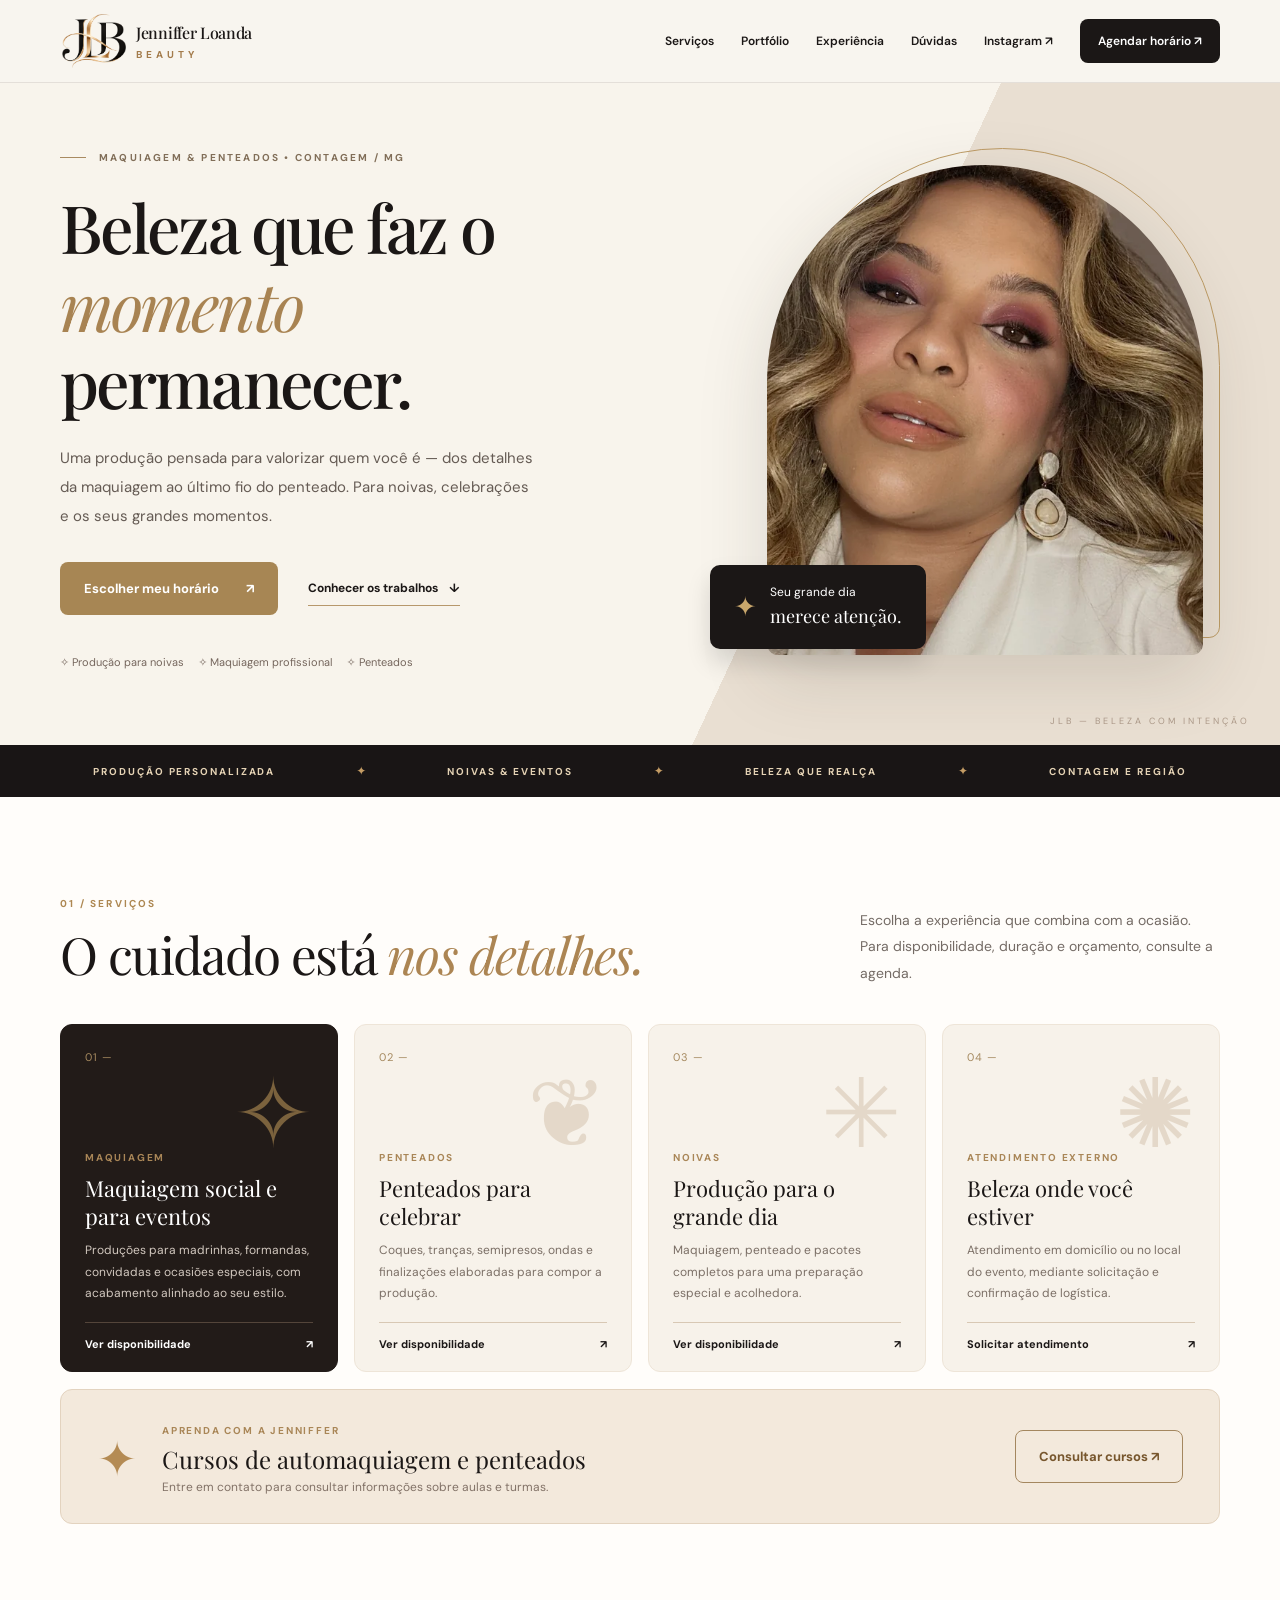
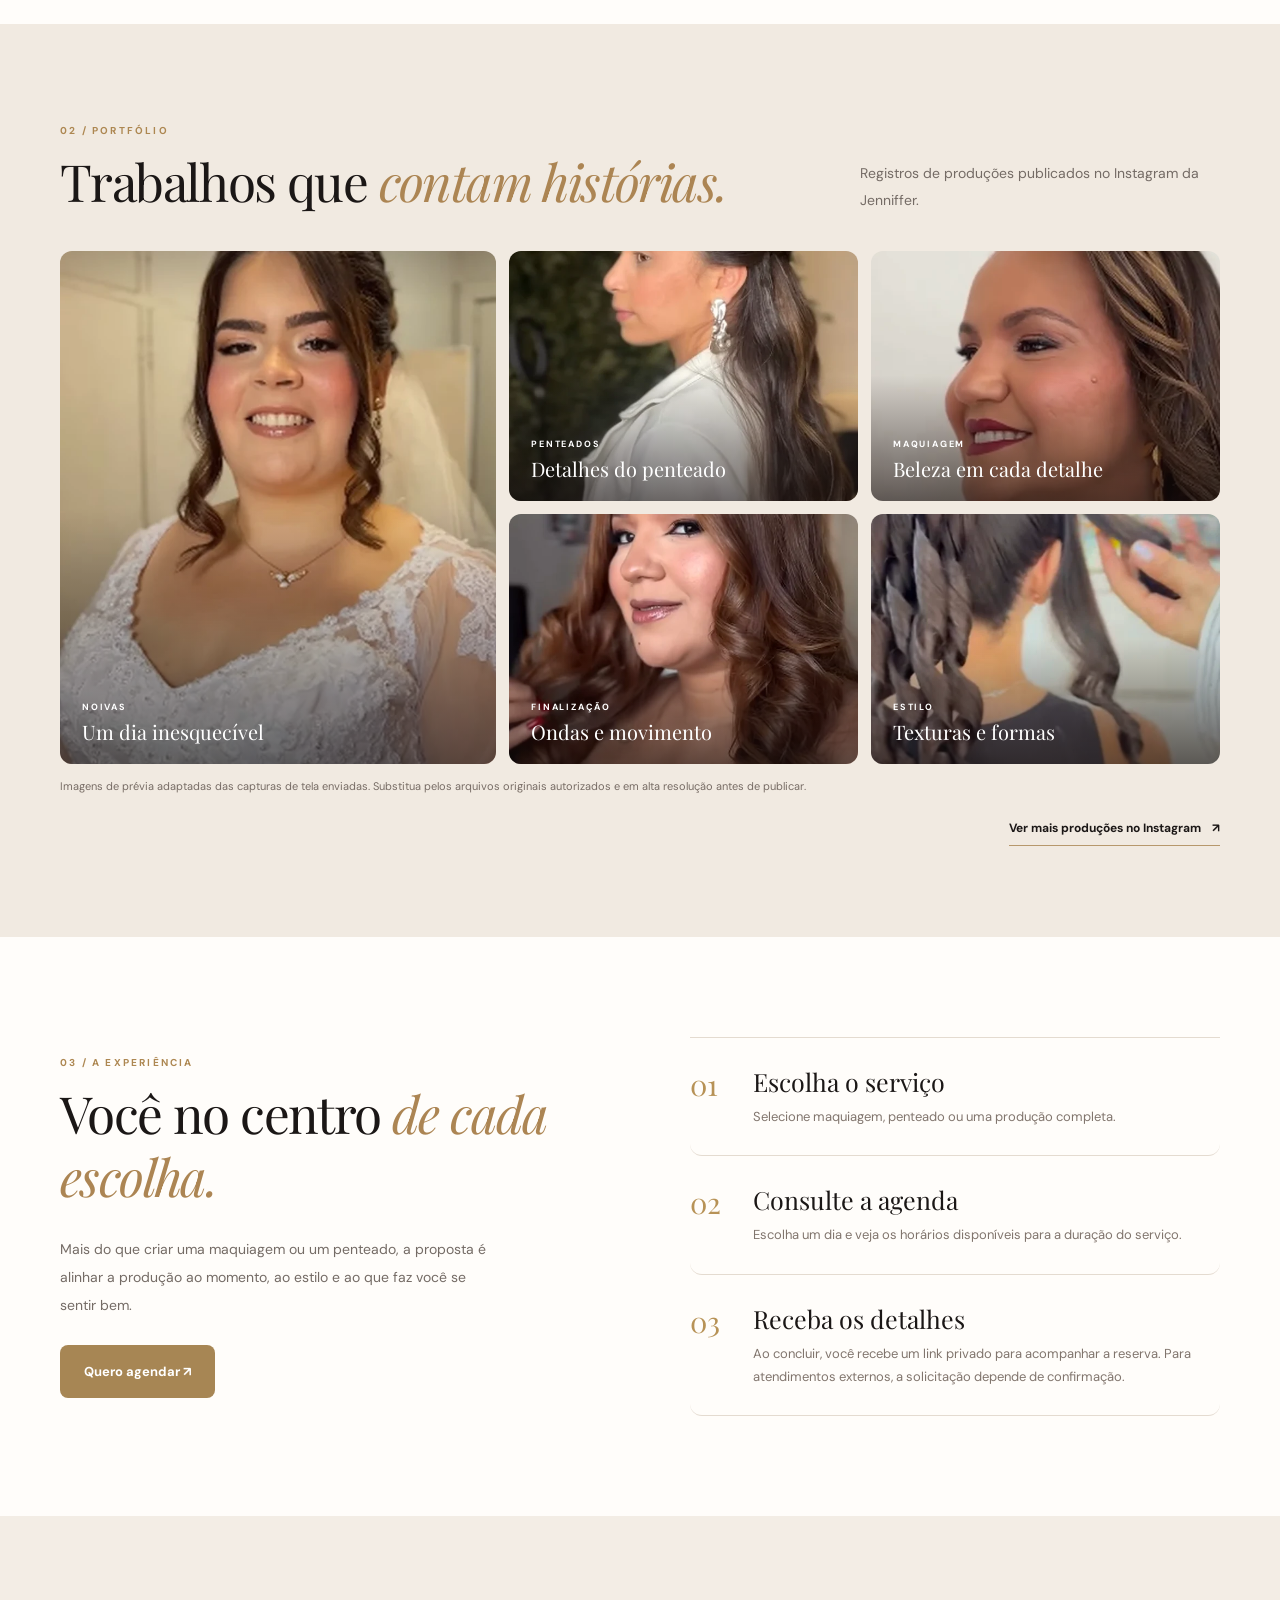
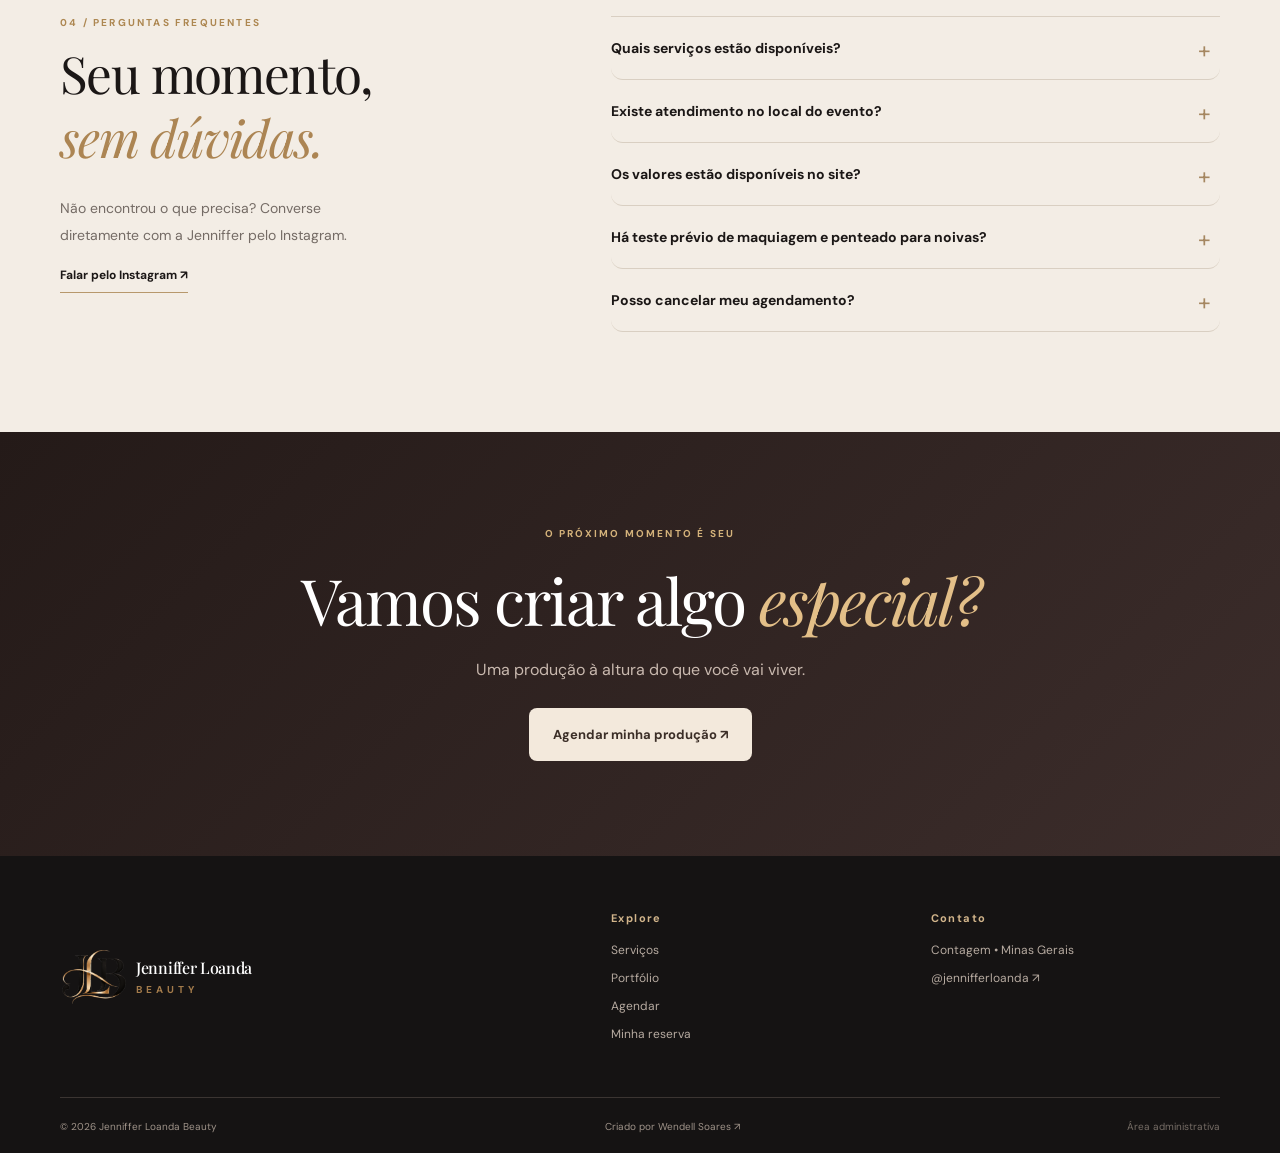
==== commit 12469b1b: "Add files via upload" ====
--- a/index.html
+++ b/index.html
@@ -5,11 +5,28 @@
 <meta name="theme-color" content="#171416"><meta name="color-scheme" content="light">
 <title>Jenniffer Loanda Beauty | Maquiagem e penteados em Contagem, MG</title>
 <meta name="description" content="Maquiagem profissional, produção para noivas e penteados especiais em Contagem, MG. Conheça os trabalhos de Jenniffer Loanda Beauty e solicite seu agendamento online.">
-<meta property="og:type" content="website"><meta property="og:title" content="Jenniffer Loanda Beauty | Sua beleza, seu momento"><meta property="og:description" content="Maquiagem, penteados, produções para noivas e eventos em Contagem, Minas Gerais."><meta property="og:image" content="assets/og-jenniffer.jpg">
+
 <link rel="icon" href="assets/favicon.png" type="image/png"><link rel="preconnect" href="https://fonts.googleapis.com"><link rel="preconnect" href="https://fonts.gstatic.com" crossorigin>
 <link href="https://fonts.googleapis.com/css2?family=DM+Sans:wght@400;500;600;700&family=Playfair+Display:ital,wght@0,400;0,500;0,600;1,400;1,500&display=swap" rel="stylesheet">
 <link rel="stylesheet" href="style.css"><script src="config.js" defer></script><script src="shared.js" defer></script><script src="catalog-public.js" defer></script>
 <script type="application/ld+json">{"@context":"https://schema.org","@type":"BeautySalon","name":"Jenniffer Loanda Beauty","description":"Maquiagem profissional e penteados para noivas e eventos","address":{"@type":"PostalAddress","addressLocality":"Contagem","addressRegion":"MG","addressCountry":"BR"},"sameAs":["https://www.instagram.com/jennifferloanda/"],"hasOfferCatalog":{"@type":"OfferCatalog","name":"Serviços de beleza","itemListElement":[{"@type":"OfferCatalog","name":"Maquiagem profissional"},{"@type":"OfferCatalog","name":"Penteados para eventos"},{"@type":"OfferCatalog","name":"Produção de noivas"}]}}</script>
+<link rel="canonical" href="https://dellsoares.github.io/jlb/">
+<meta property="og:type" content="website">
+<meta property="og:site_name" content="Jenniffer Loanda Beauty">
+<meta property="og:locale" content="pt_BR">
+<meta property="og:url" content="https://dellsoares.github.io/jlb/">
+<meta property="og:title" content="Jenniffer Loanda Beauty | Maquiagem e penteados em Contagem, MG">
+<meta property="og:description" content="Maquiagem, penteados e produções para noivas e eventos em Contagem, MG.">
+<meta property="og:image" content="https://dellsoares.github.io/jlb/assets/og-jenniffer.jpg?v=20261127-2">
+<meta property="og:image:secure_url" content="https://dellsoares.github.io/jlb/assets/og-jenniffer.jpg?v=20261127-2">
+<meta property="og:image:width" content="1200">
+<meta property="og:image:height" content="1200">
+<meta property="og:image:type" content="image/jpeg">
+<meta property="og:image:alt" content="Logotipo original Jenniffer Loanda Beauty — monograma JLB preto e dourado">
+<meta name="twitter:card" content="summary_large_image">
+<meta name="twitter:title" content="Jenniffer Loanda Beauty | Maquiagem e penteados em Contagem, MG">
+<meta name="twitter:description" content="Maquiagem, penteados e produções para noivas e eventos em Contagem, MG.">
+<meta name="twitter:image" content="https://dellsoares.github.io/jlb/assets/og-jenniffer.jpg?v=20261127-2">
 </head>
 <body>
 <a class="skip-link" href="#conteudo">Pular para conteúdo</a>
--- a/style.css
+++ b/style.css
@@ -59,3 +59,45 @@
 .live-catalog-item:hover{border-color:#bd9765;background:#fff9f0}
 @media(max-width:760px){.live-catalog-items{grid-template-columns:1fr}.live-catalog{padding:17px}.live-catalog-item{padding:13px}}
 .panel-form label[hidden]{display:none!important}
+
+/* V1.2.1: elementos de acesso restrito não devem aparecer até autorização MASTER */
+[hidden]{display:none!important}
+
+
+/* V1.2.1 — ajuste visual pontual: cantos suavemente arredondados.
+   Mantém estrutura, cores, tipografia, fotografia, lógica e estados originais. */
+:root { --jlb-soft-card: 12px; --jlb-soft-button: 8px; --jlb-soft-field: 8px; }
+/* Cartões e seções com superfícies */
+.service-card, .course-banner, .port-item, .experience-steps > div,
+.faq-list details, .booking-shell, .side-card, .admin-card,
+.stat, .choice, .mode-choice, .day-pill, .time-slot,
+.live-catalog-item, .confirmed-box, .message-preview,
+.calendar-actions, .admin-dialog, .demo-banner,
+.table-wrap, .admin-section-nav, .admin-section-nav a,
+.notice, .empty-note, .status-chip { border-radius: var(--jlb-soft-card); }
+/* Evita imagens fora das bordas arredondadas */
+.service-card, .port-item, .course-banner, .choice, .mode-choice,
+.booking-shell, .side-card, .stat, .admin-card, .live-catalog-item,
+.table-wrap, .confirmed-box { overflow: hidden; }
+/* Botões e links com aparência de botão */
+.btn, .nav-cta, .mini-btn, .date-arrows button, .back-btn, .next-btn,
+.day-pill, .time-slot, .wizard-actions button, .btn-secondary,
+.action-inline, .calendar-actions .calendar-links > a,
+.calendar-actions .calendar-links > button, .admin-table .table-actions button,
+.menu-toggle { border-radius: var(--jlb-soft-button); }
+/* Campos do agendamento, login e administração */
+.field input, .field select, .field textarea,
+.small-form input, .small-form select, .small-form textarea,
+.panel-form input:not([type=checkbox]), .panel-form select, .panel-form textarea,
+.admin-controls input, .admin-controls select,
+.admin-card > .form-grid input, .admin-card > .form-grid select,
+.admin-card > .form-grid textarea, .admin-table td select {
+  border-radius: var(--jlb-soft-field);
+}
+/* Ícones e fotos: a imagem hero mantém seu arco característico. */
+.hero-tag { border-radius: 10px; }
+.hero-photo, .hero-outline { border-bottom-left-radius: 12px; border-bottom-right-radius: 12px; }
+/* Evita parecer tudo excessivamente arredondado em telas pequenas. */
+@media(max-width:640px) {
+  :root { --jlb-soft-card: 10px; --jlb-soft-button: 8px; }
+}
